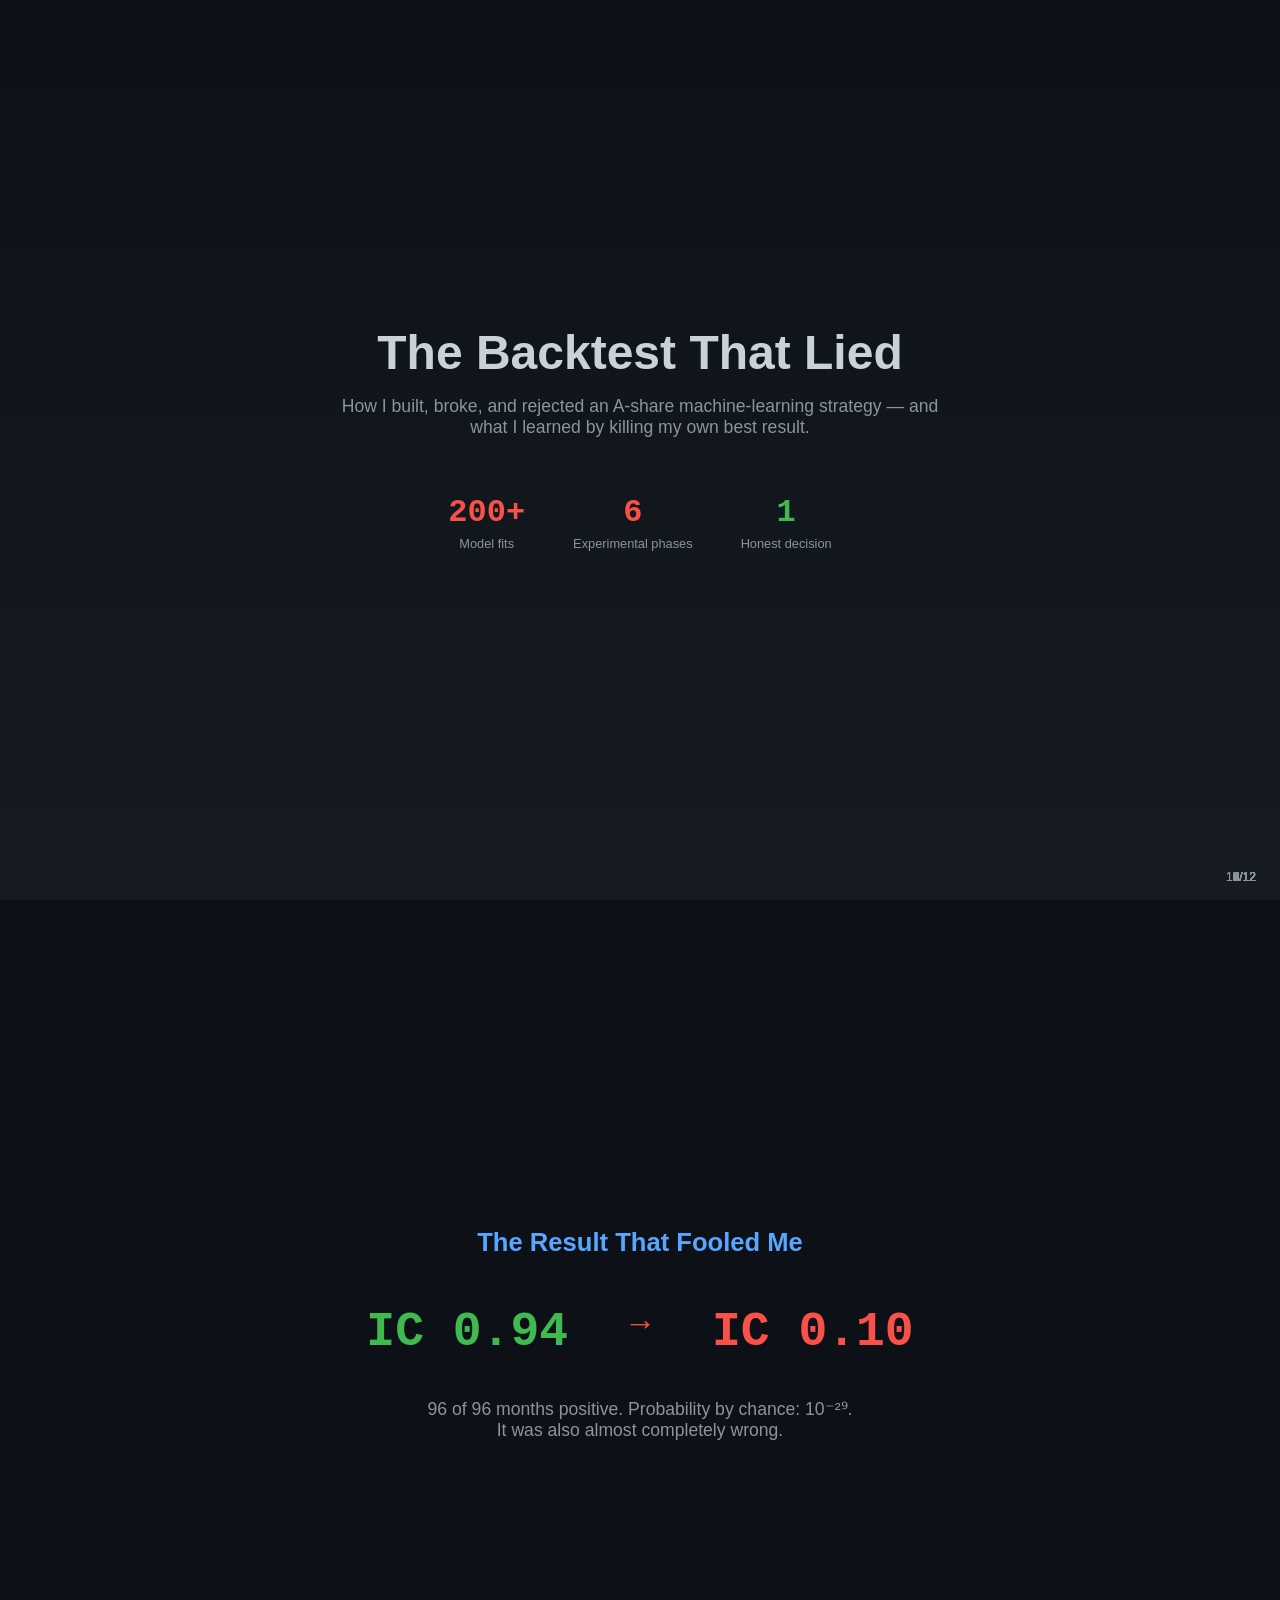
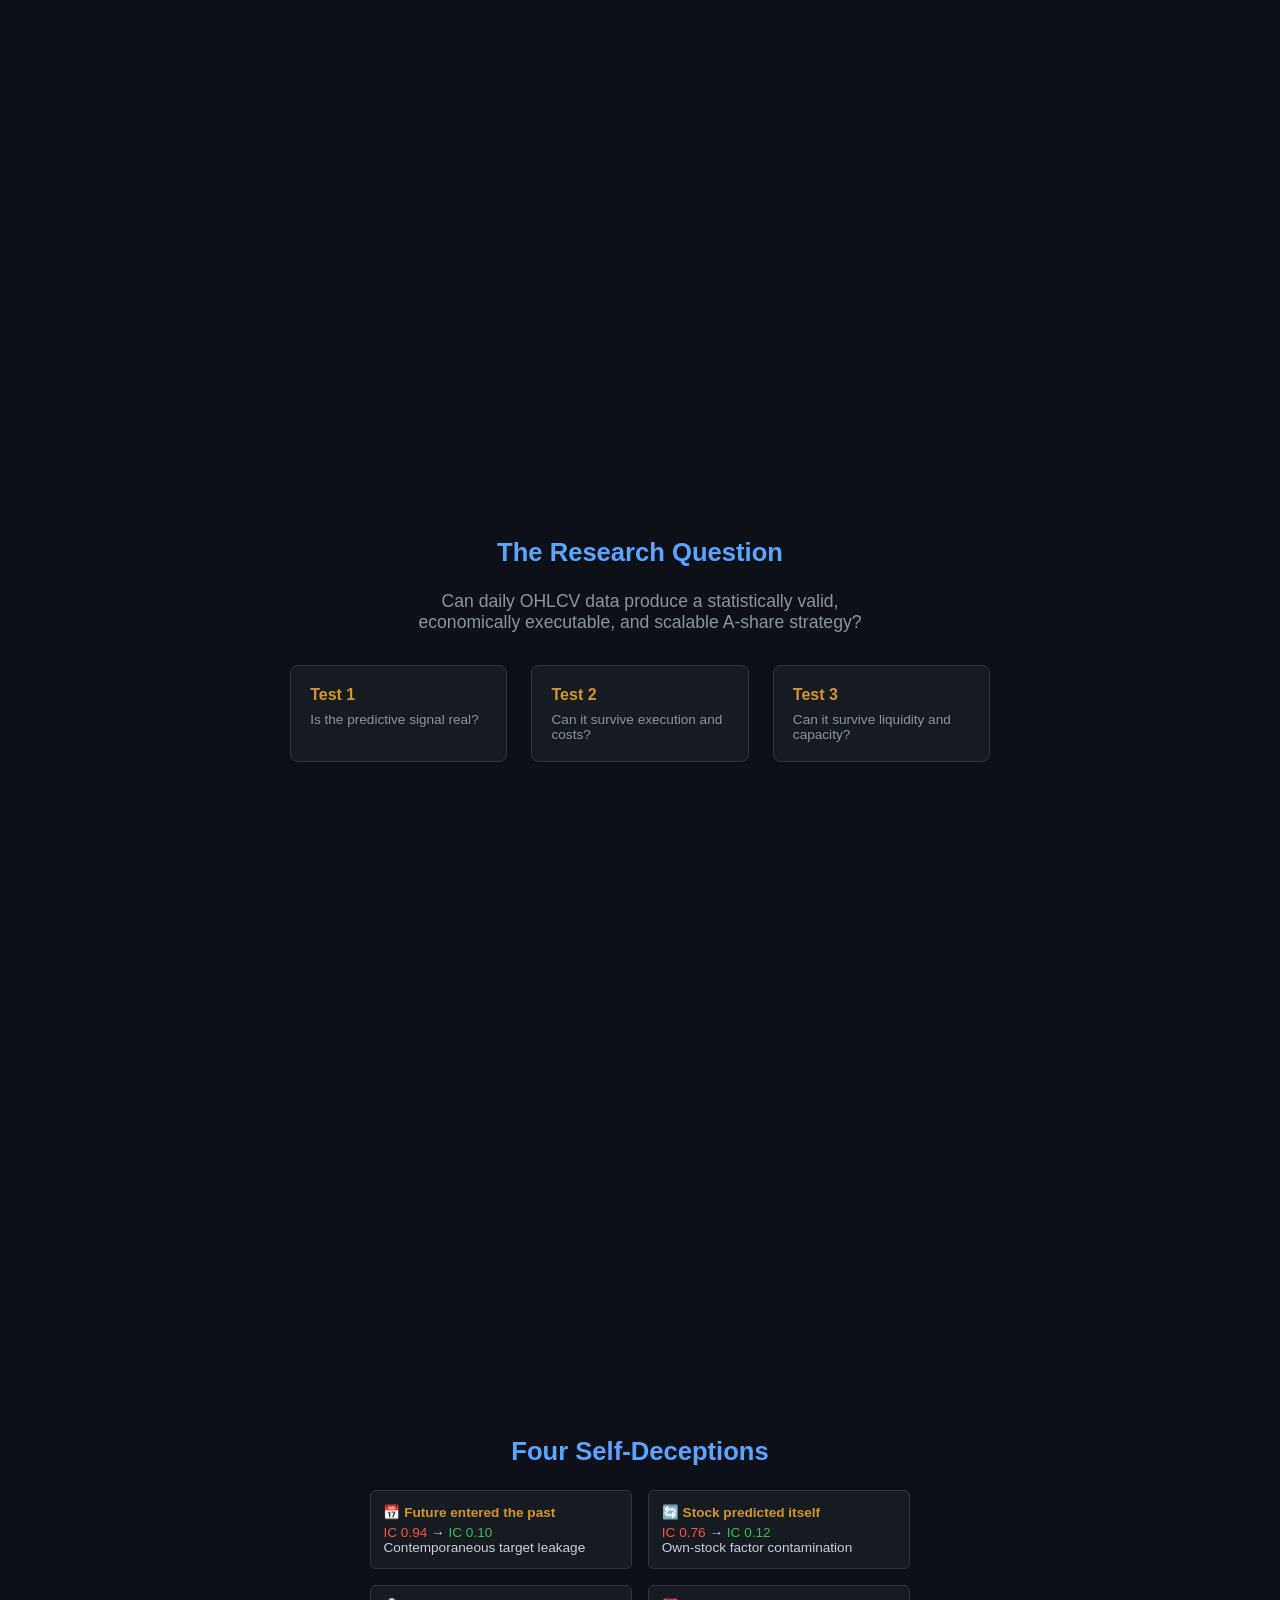
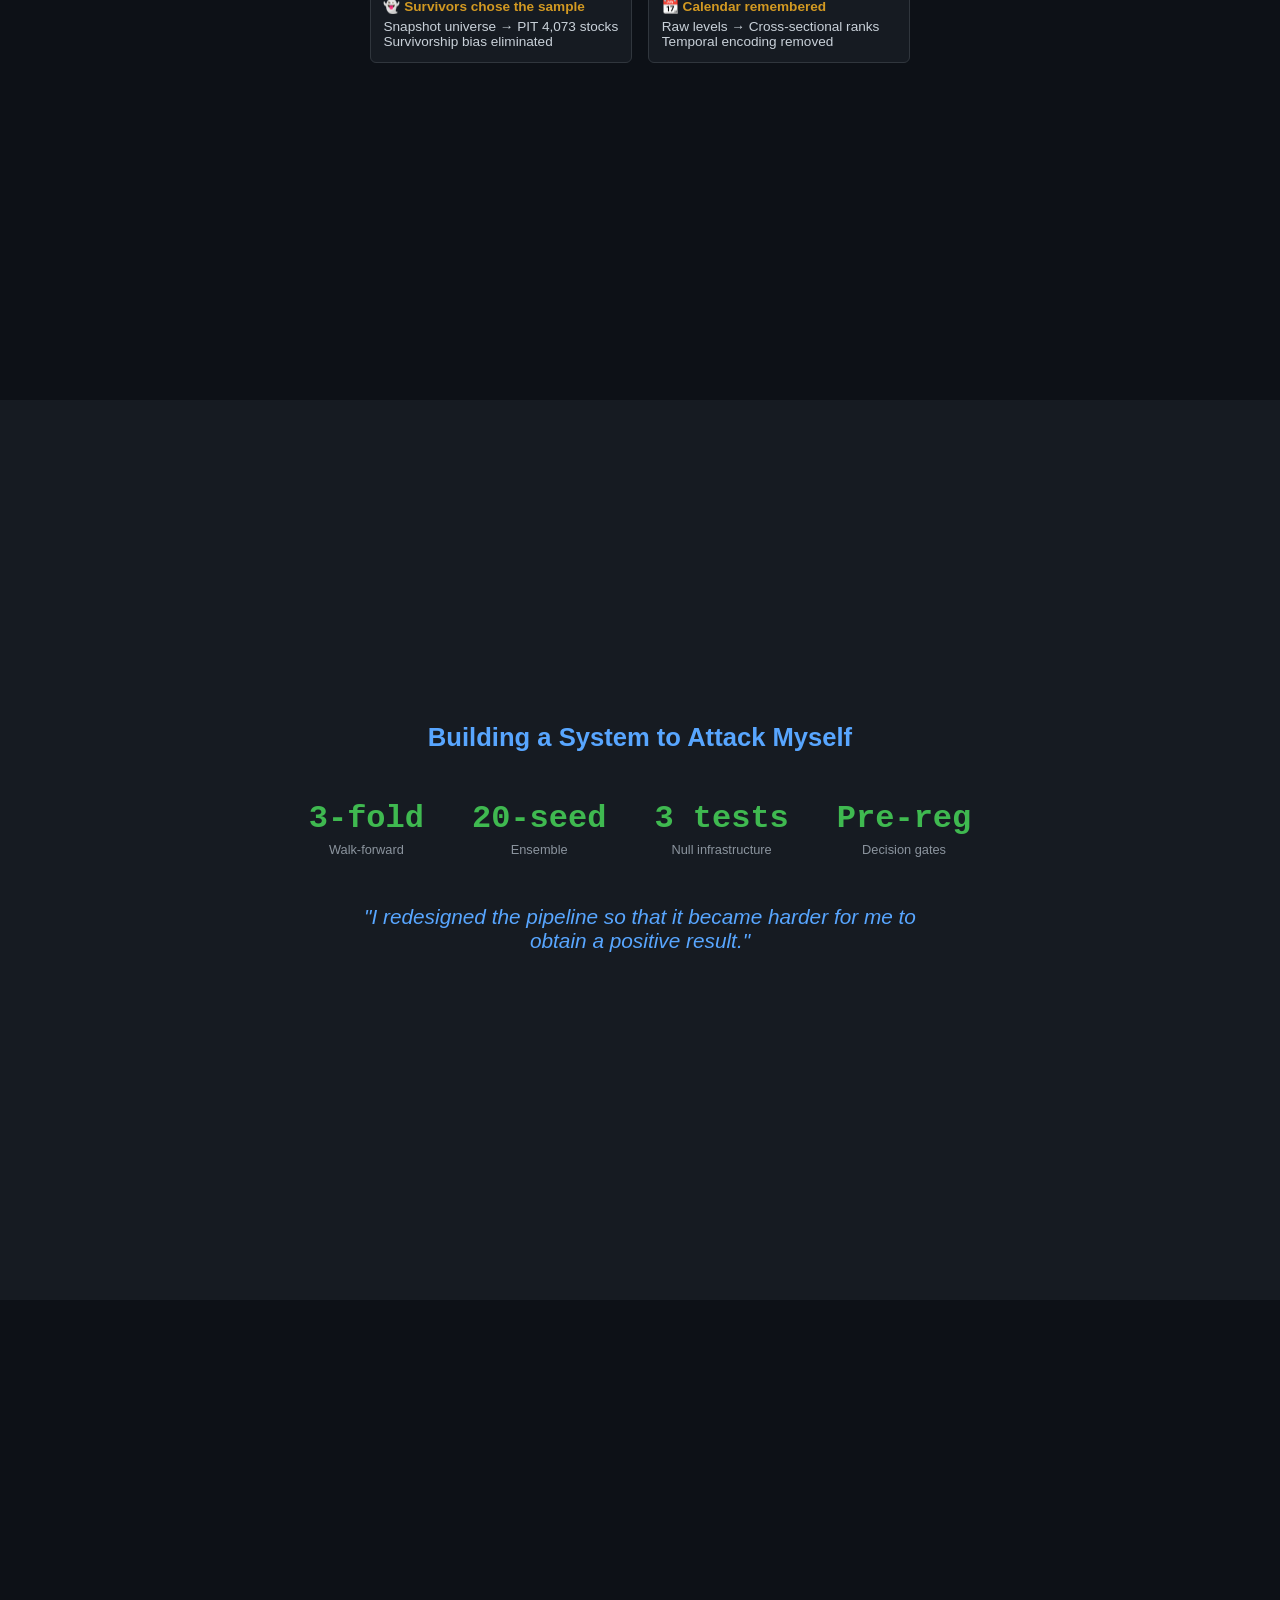
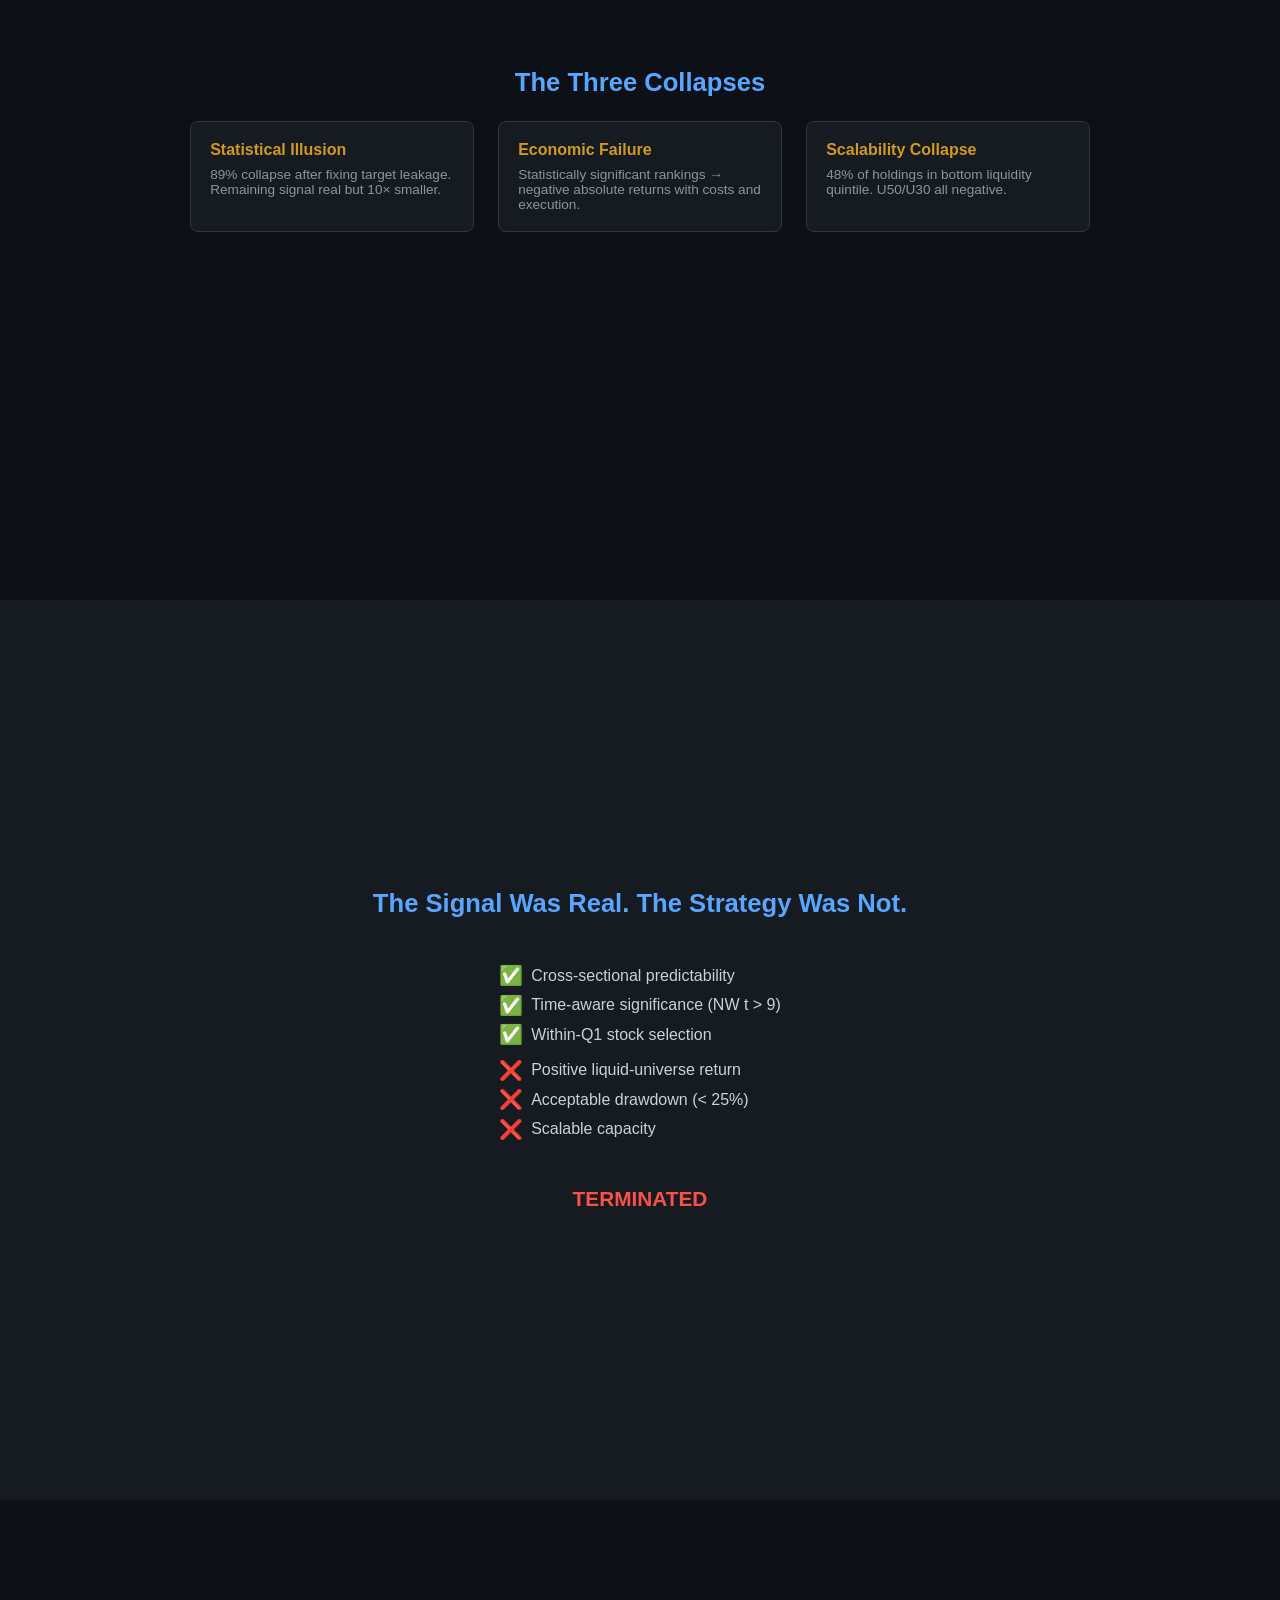
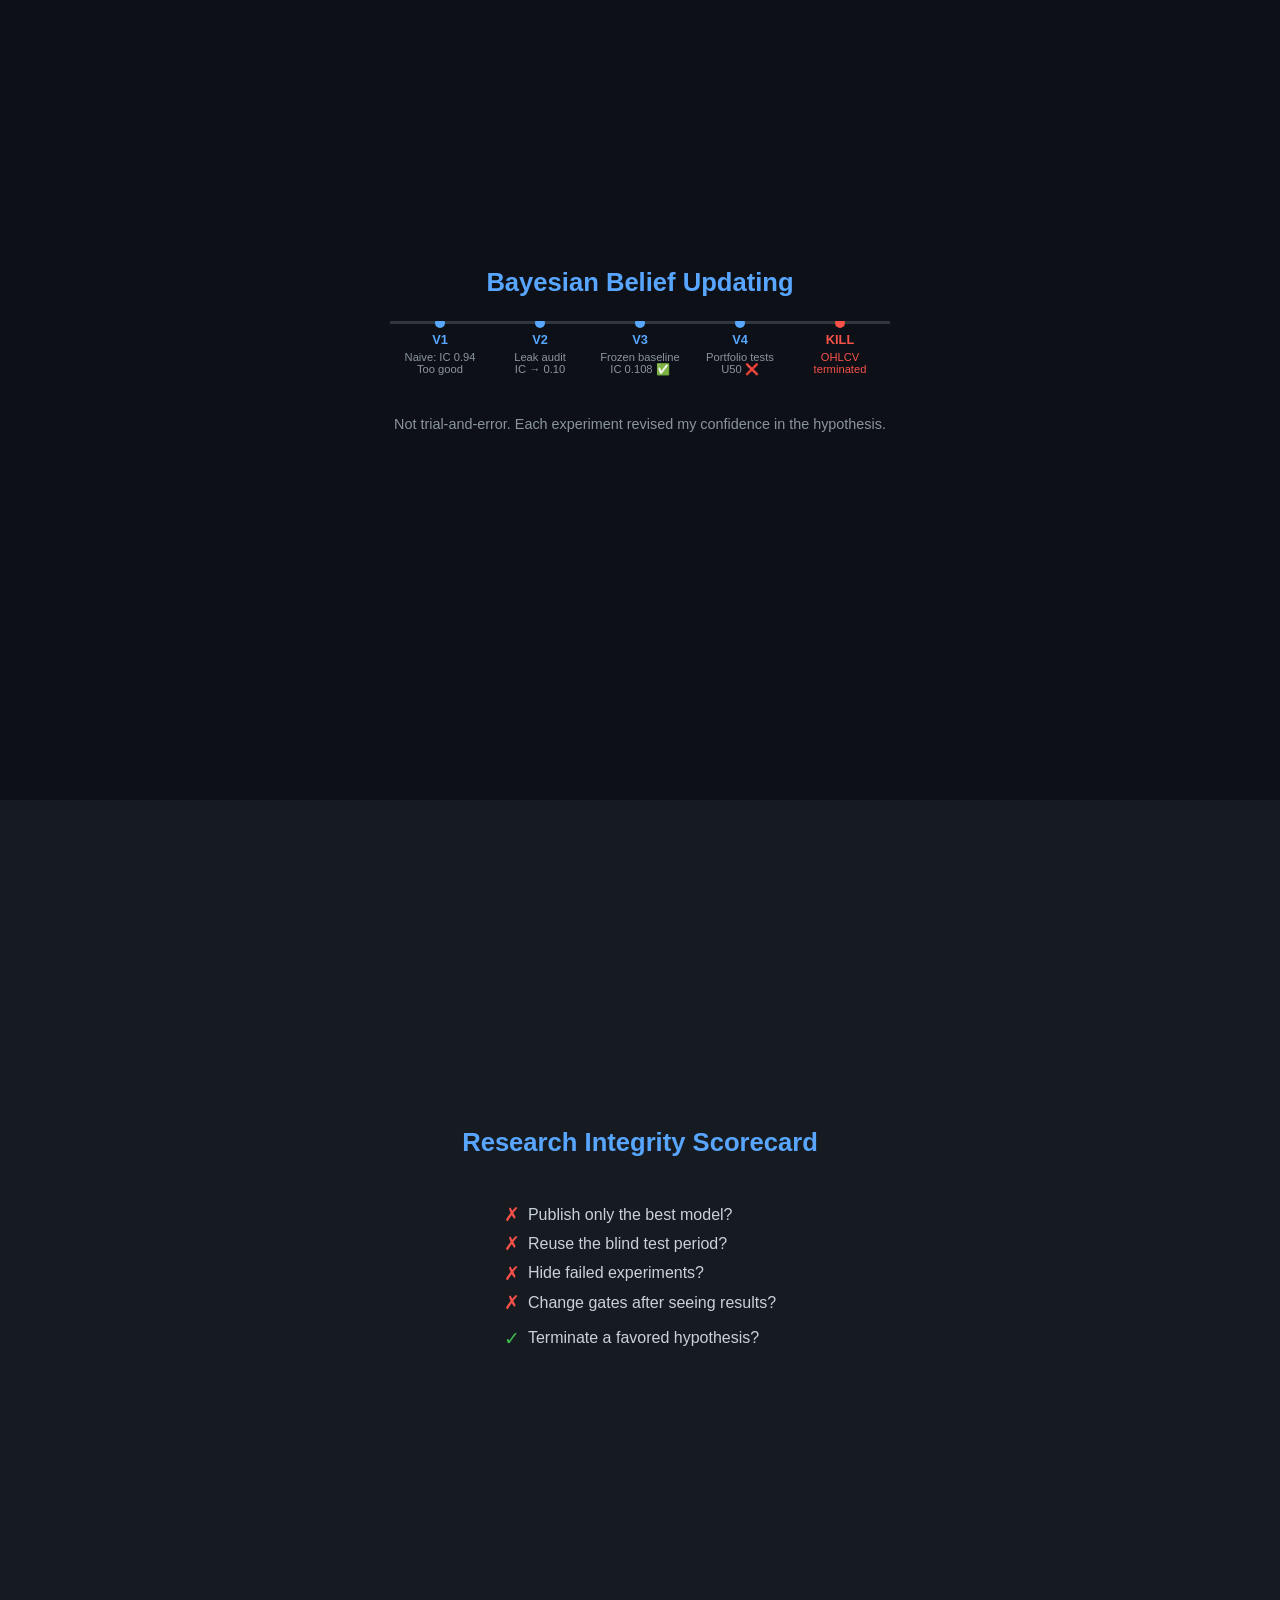
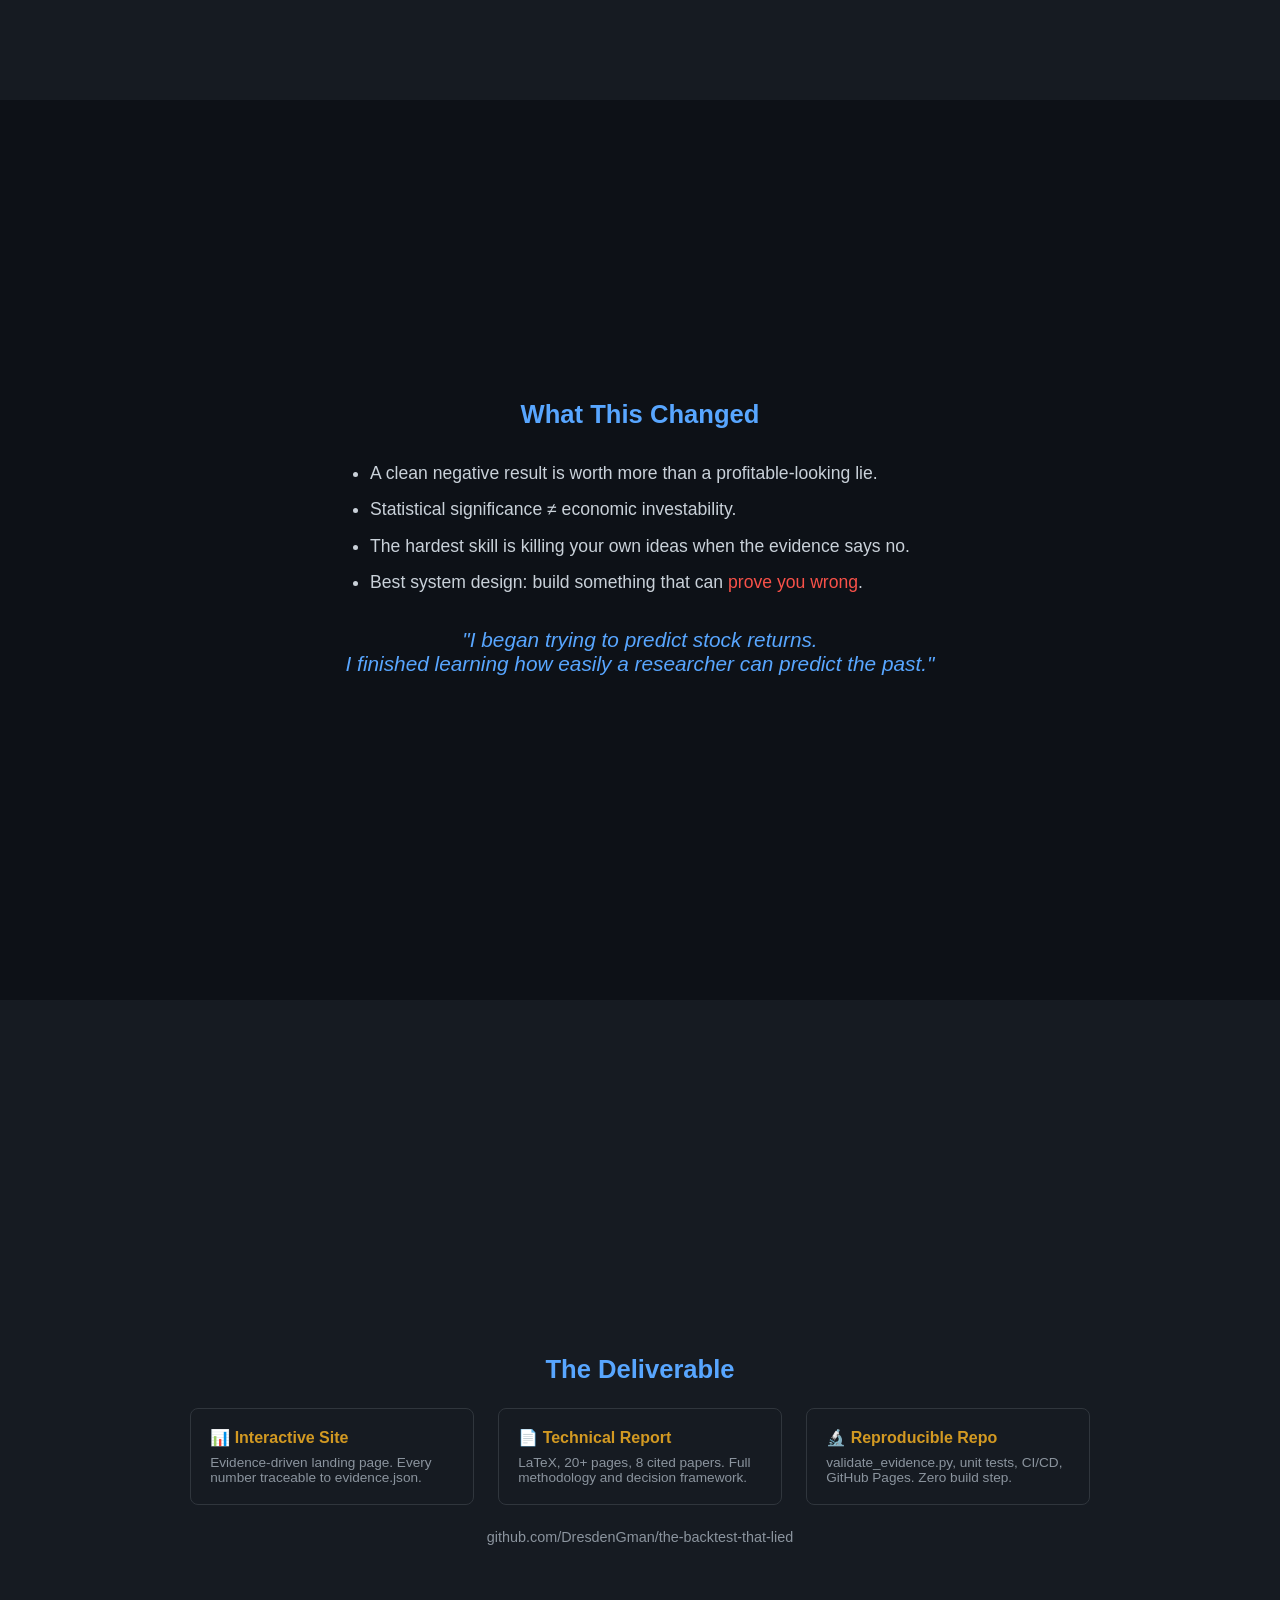
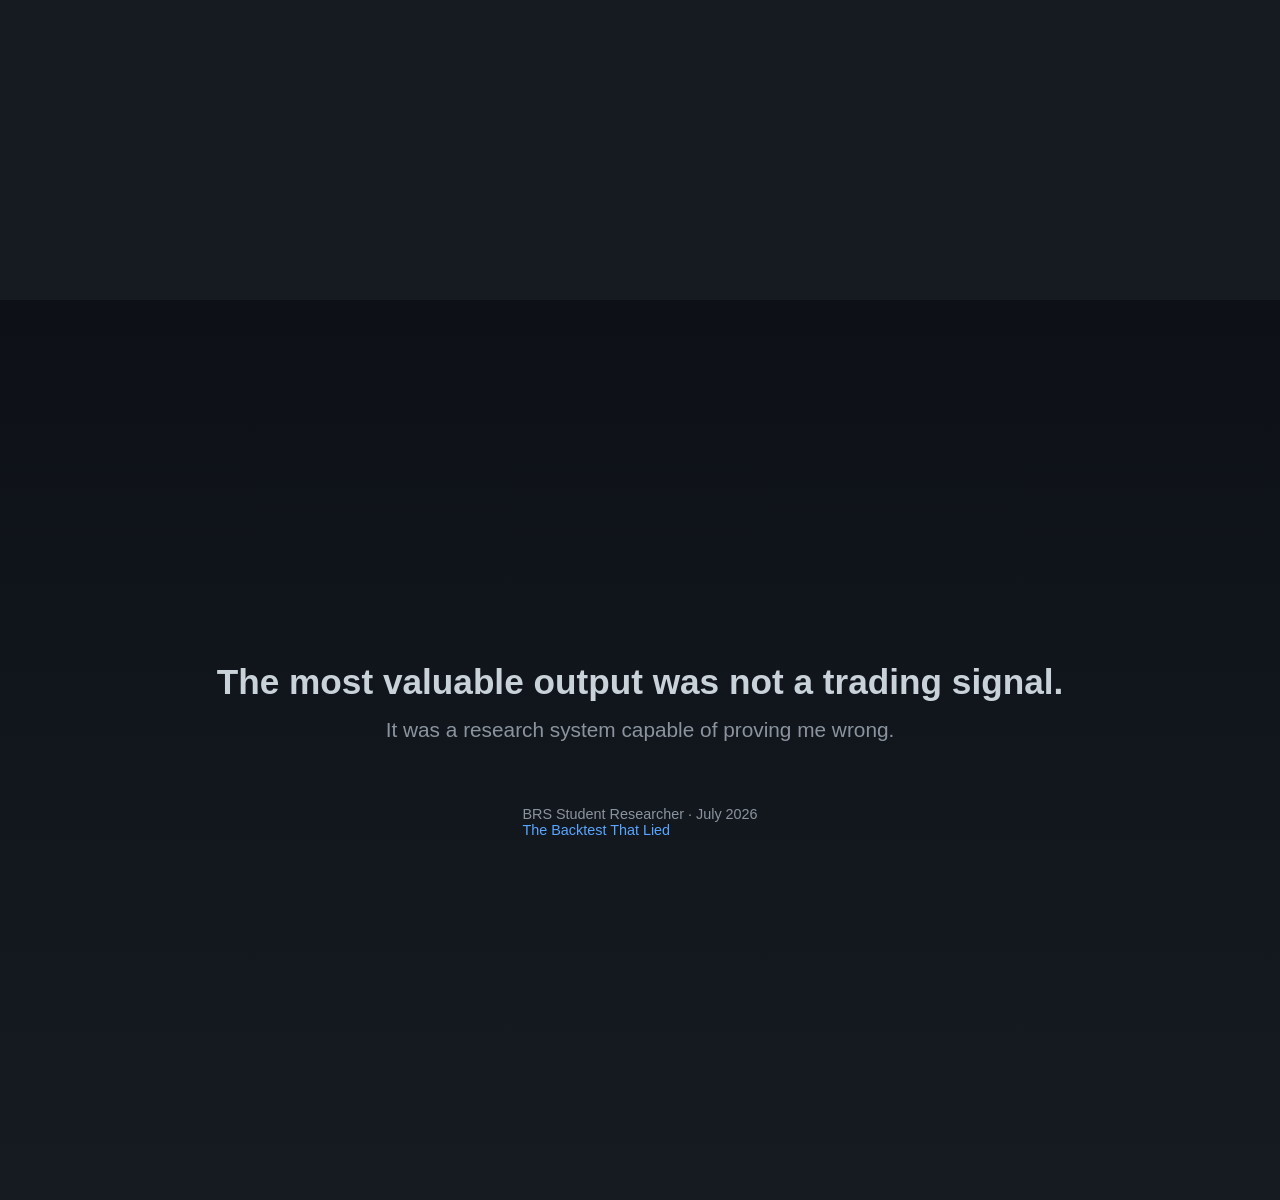
==== slides.html @ c7defadb "Add evidence-backed slide deck (SD-1)" ====
<!DOCTYPE html>
<html lang="en">
<head>
<meta charset="UTF-8">
<meta name="viewport" content="width=device-width, initial-scale=1.0">
<title>The Backtest That Lied — Admissions Portfolio Deck</title>
<style>
  :root { --bg:#0d1117; --card:#161b22; --border:#30363d; --text:#c9d1d9; --muted:#8b949e; --accent:#58a6ff; --green:#3fb950; --red:#f85149; --amber:#d29922; }
  * { margin:0; padding:0; box-sizing:border-box; }
  body { background:var(--bg); color:var(--text); font-family:-apple-system,BlinkMacSystemFont,'Segoe UI',sans-serif; }
  .slide { width:100vw; min-height:100vh; display:flex; flex-direction:column; justify-content:center; align-items:center; padding:3rem 2rem; page-break-after:always; }
  .slide.hero { background:linear-gradient(180deg, #0d1117 0%, #161b22 100%); }
  .slide.dark-accent { background:var(--card); }
  h1 { font-size:3rem; font-weight:800; text-align:center; margin-bottom:1rem; }
  h1.small { font-size:2.2rem; }
  h2 { font-size:1.6rem; color:var(--accent); margin-bottom:1.5rem; text-align:center; }
  h3 { font-size:1.2rem; color:var(--muted); margin:1rem 0 0.5rem; }
  .subtitle { font-size:1.1rem; color:var(--muted); text-align:center; margin-bottom:2rem; max-width:600px; }
  .big-num { font-family:'SF Mono',monospace; font-size:3rem; font-weight:900; }
  .big-num.green { color:var(--green); }
  .big-num.red { color:var(--red); }
  .arrow { font-size:2rem; color:var(--red); margin:0 0.5rem; }
  .stats { display:flex; gap:3rem; margin:1.5rem 0; flex-wrap:wrap; justify-content:center; }
  .stat { text-align:center; }
  .stat .val { font-family:'SF Mono',monospace; font-size:2rem; font-weight:700; }
  .stat .label { font-size:0.8rem; color:var(--muted); margin-top:0.3rem; }
  .stat .val.pass { color:var(--green); }
  .stat .val.fail { color:var(--red); }
  .grid-3 { display:grid; grid-template-columns:repeat(3,1fr); gap:1.5rem; max-width:900px; width:100%; }
  .card { background:var(--card); border:1px solid var(--border); border-radius:8px; padding:1.2rem; }
  .card h3 { font-size:1rem; color:var(--amber); margin-top:0; }
  .card p { font-size:0.85rem; color:var(--muted); }
  .verdict-row { display:flex; align-items:center; gap:0.5rem; margin:0.4rem 0; font-size:1rem; }
  .verdict-row .icon { font-size:1.2rem; }
  .verdict-row .icon.pass { color:var(--green); }
  .verdict-row .icon.fail { color:var(--red); }
  .leak-grid { display:grid; grid-template-columns:1fr 1fr; gap:1rem; max-width:800px; }
  .leak-item { background:var(--card); border:1px solid var(--border); border-radius:6px; padding:0.8rem; font-size:0.85rem; }
  .leak-item .leak-title { color:var(--amber); font-weight:600; margin-bottom:0.3rem; }
  .leak-item .leak-before { color:var(--red); }
  .leak-item .leak-after { color:var(--green); }
  .timeline-h { display:flex; gap:0; max-width:850px; overflow-x:auto; }
  .tl-node { flex:1; min-width:100px; text-align:center; padding:0.5rem; border-top:3px solid var(--border); position:relative; }
  .tl-node::before { content:''; width:10px; height:10px; background:var(--accent); border-radius:50%; position:absolute; top:-6px; left:50%; transform:translateX(-50%); }
  .tl-node.kill::before { background:var(--red); }
  .tl-node .tl-stage { font-size:0.8rem; color:var(--accent); font-weight:600; }
  .tl-node .tl-desc { font-size:0.7rem; color:var(--muted); margin-top:0.3rem; }
  .quote { font-size:1.3rem; font-style:italic; text-align:center; max-width:600px; color:var(--accent); margin:1.5rem 0; }
  .quote .attrib { font-size:0.9rem; color:var(--muted); font-style:normal; margin-top:1rem; }
  ul { text-align:left; max-width:600px; margin:0 auto; line-height:1.8; font-size:1rem; }
  ul li { margin:0.3rem 0; }
  .slide-num { position:absolute; bottom:1rem; right:1.5rem; font-size:0.75rem; color:var(--muted); }
  @media print { .slide { min-height:100vh; page-break-after:always; padding:2rem; } }
  @media(max-width:600px) {
    h1 { font-size:1.8rem; } .big-num { font-size:2rem; } .grid-3 { grid-template-columns:1fr; }
    .stats { gap:1rem; } .leak-grid { grid-template-columns:1fr; }
  }
</style>
</head>
<body>

<!-- Slide 1: Title -->
<div class="slide hero">
  <h1>The Backtest That Lied</h1>
  <p class="subtitle">How I built, broke, and rejected an A-share machine-learning strategy — and what I learned by killing my own best result.</p>
  <div class="stats">
    <div class="stat"><div class="val fail">200+</div><div class="label">Model fits</div></div>
    <div class="stat"><div class="val fail">6</div><div class="label">Experimental phases</div></div>
    <div class="stat"><div class="val pass">1</div><div class="label">Honest decision</div></div>
  </div>
  <div class="slide-num">1/12</div>
</div>

<!-- Slide 2: The hook -->
<div class="slide">
  <h2>The Result That Fooled Me</h2>
  <div class="stats">
    <span class="big-num green">IC 0.94</span>
    <span class="arrow">→</span>
    <span class="big-num red">IC 0.10</span>
  </div>
  <p class="subtitle" style="margin-top:1rem;">96 of 96 months positive. Probability by chance: 10⁻²⁹.<br>It was also almost completely wrong.</p>
  <div class="slide-num">2/12</div>
</div>

<!-- Slide 3: Research question -->
<div class="slide">
  <h2>The Research Question</h2>
  <p class="subtitle">Can daily OHLCV data produce a statistically valid,<br>economically executable, and scalable A-share strategy?</p>
  <div style="display:flex;gap:1.5rem;max-width:700px;flex-wrap:wrap;justify-content:center;">
    <div class="card" style="flex:1;min-width:180px;"><h3>Test 1</h3><p>Is the predictive signal real?</p></div>
    <div class="card" style="flex:1;min-width:180px;"><h3>Test 2</h3><p>Can it survive execution and costs?</p></div>
    <div class="card" style="flex:1;min-width:180px;"><h3>Test 3</h3><p>Can it survive liquidity and capacity?</p></div>
  </div>
  <div class="slide-num">3/12</div>
</div>

<!-- Slide 4: How I fooled myself -->
<div class="slide">
  <h2>Four Self-Deceptions</h2>
  <div class="leak-grid">
    <div class="leak-item"><div class="leak-title">📅 Future entered the past</div><span class="leak-before">IC 0.94</span> → <span class="leak-after">IC 0.10</span><br>Contemporaneous target leakage</div>
    <div class="leak-item"><div class="leak-title">🔄 Stock predicted itself</div><span class="leak-before">IC 0.76</span> → <span class="leak-after">IC 0.12</span><br>Own-stock factor contamination</div>
    <div class="leak-item"><div class="leak-title">👻 Survivors chose the sample</div>Snapshot universe → PIT 4,073 stocks<br>Survivorship bias eliminated</div>
    <div class="leak-item"><div class="leak-title">📆 Calendar remembered</div>Raw levels → Cross-sectional ranks<br>Temporal encoding removed</div>
  </div>
  <div class="slide-num">4/12</div>
</div>

<!-- Slide 5: Adversarial pipeline -->
<div class="slide dark-accent">
  <h2>Building a System to Attack Myself</h2>
  <div class="stats">
    <div class="stat"><div class="val pass">3-fold</div><div class="label">Walk-forward</div></div>
    <div class="stat"><div class="val pass">20-seed</div><div class="label">Ensemble</div></div>
    <div class="stat"><div class="val pass">3 tests</div><div class="label">Null infrastructure</div></div>
    <div class="stat"><div class="val pass">Pre-reg</div><div class="label">Decision gates</div></div>
  </div>
  <p class="quote">"I redesigned the pipeline so that it became harder for me to obtain a positive result."</p>
  <div class="slide-num">5/12</div>
</div>

<!-- Slide 6: Three Collapses -->
<div class="slide">
  <h2>The Three Collapses</h2>
  <div class="grid-3">
    <div class="card"><h3>Statistical Illusion</h3><p>89% collapse after fixing target leakage. Remaining signal real but 10× smaller.</p></div>
    <div class="card"><h3>Economic Failure</h3><p>Statistically significant rankings → negative absolute returns with costs and execution.</p></div>
    <div class="card"><h3>Scalability Collapse</h3><p>48% of holdings in bottom liquidity quintile. U50/U30 all negative.</p></div>
  </div>
  <div class="slide-num">6/12</div>
</div>

<!-- Slide 7: The Verdict -->
<div class="slide dark-accent">
  <h2>The Signal Was Real. The Strategy Was Not.</h2>
  <div style="max-width:450px;margin:1rem auto;">
    <div class="verdict-row"><span class="icon pass">✅</span> Cross-sectional predictability</div>
    <div class="verdict-row"><span class="icon pass">✅</span> Time-aware significance (NW t > 9)</div>
    <div class="verdict-row"><span class="icon pass">✅</span> Within-Q1 stock selection</div>
    <div class="verdict-row" style="margin-top:0.8rem;"><span class="icon fail">❌</span> Positive liquid-universe return</div>
    <div class="verdict-row"><span class="icon fail">❌</span> Acceptable drawdown (< 25%)</div>
    <div class="verdict-row"><span class="icon fail">❌</span> Scalable capacity</div>
  </div>
  <p style="text-align:center;color:var(--red);font-weight:700;font-size:1.3rem;margin-top:1.5rem;">TERMINATED</p>
  <div class="slide-num">7/12</div>
</div>

<!-- Slide 8: Belief update timeline -->
<div class="slide">
  <h2>Bayesian Belief Updating</h2>
  <div class="timeline-h">
    <div class="tl-node"><div class="tl-stage">V1</div><div class="tl-desc">Naive: IC 0.94<br>Too good</div></div>
    <div class="tl-node"><div class="tl-stage">V2</div><div class="tl-desc">Leak audit<br>IC → 0.10</div></div>
    <div class="tl-node"><div class="tl-stage">V3</div><div class="tl-desc">Frozen baseline<br>IC 0.108 ✅</div></div>
    <div class="tl-node"><div class="tl-stage">V4</div><div class="tl-desc">Portfolio tests<br>U50 ❌</div></div>
    <div class="tl-node kill"><div class="tl-stage" style="color:var(--red);">KILL</div><div class="tl-desc" style="color:var(--red);">OHLCV<br>terminated</div></div>
  </div>
  <p style="text-align:center;color:var(--muted);margin-top:2rem;font-size:0.9rem;">Not trial-and-error. Each experiment revised my confidence in the hypothesis.</p>
  <div class="slide-num">8/12</div>
</div>

<!-- Slide 9: Research integrity -->
<div class="slide dark-accent">
  <h2>Research Integrity Scorecard</h2>
  <div style="max-width:500px;margin:1rem auto;font-size:1rem;">
    <div class="verdict-row"><span class="icon fail">✗</span> Publish only the best model?</div>
    <div class="verdict-row"><span class="icon fail">✗</span> Reuse the blind test period?</div>
    <div class="verdict-row"><span class="icon fail">✗</span> Hide failed experiments?</div>
    <div class="verdict-row"><span class="icon fail">✗</span> Change gates after seeing results?</div>
    <div class="verdict-row" style="margin-top:0.8rem;"><span class="icon pass">✓</span> Terminate a favored hypothesis?</div>
  </div>
  <div class="slide-num">9/12</div>
</div>

<!-- Slide 10: What I learned -->
<div class="slide">
  <h2>What This Changed</h2>
  <ul style="font-size:1.1rem;">
    <li>A clean negative result is worth more than a profitable-looking lie.</li>
    <li>Statistical significance ≠ economic investability.</li>
    <li>The hardest skill is killing your own ideas when the evidence says no.</li>
    <li>Best system design: build something that can <span style="color:var(--red);">prove you wrong</span>.</li>
  </ul>
  <p class="quote">"I began trying to predict stock returns.<br>I finished learning how easily a researcher can predict the past."</p>
  <div class="slide-num">10/12</div>
</div>

<!-- Slide 11: The artifact -->
<div class="slide dark-accent">
  <h2>The Deliverable</h2>
  <div class="grid-3">
    <div class="card"><h3>📊 Interactive Site</h3><p>Evidence-driven landing page. Every number traceable to evidence.json.</p></div>
    <div class="card"><h3>📄 Technical Report</h3><p>LaTeX, 20+ pages, 8 cited papers. Full methodology and decision framework.</p></div>
    <div class="card"><h3>🔬 Reproducible Repo</h3><p>validate_evidence.py, unit tests, CI/CD, GitHub Pages. Zero build step.</p></div>
  </div>
  <p style="text-align:center;color:var(--muted);margin-top:1.5rem;font-size:0.9rem;">github.com/DresdenGman/the-backtest-that-lied</p>
  <div class="slide-num">11/12</div>
</div>

<!-- Slide 12: Closing -->
<div class="slide hero">
  <h1 class="small">The most valuable output was not a trading signal.</h1>
  <p class="subtitle" style="font-size:1.3rem;">It was a research system capable of proving me wrong.</p>
  <div style="margin-top:2rem;color:var(--muted);font-size:0.9rem;">
    BRS Student Researcher · July 2026<br>
    <span style="color:var(--accent);">The Backtest That Lied</span>
  </div>
  <div class="slide-num">12/12</div>
</div>

</body>
</html>
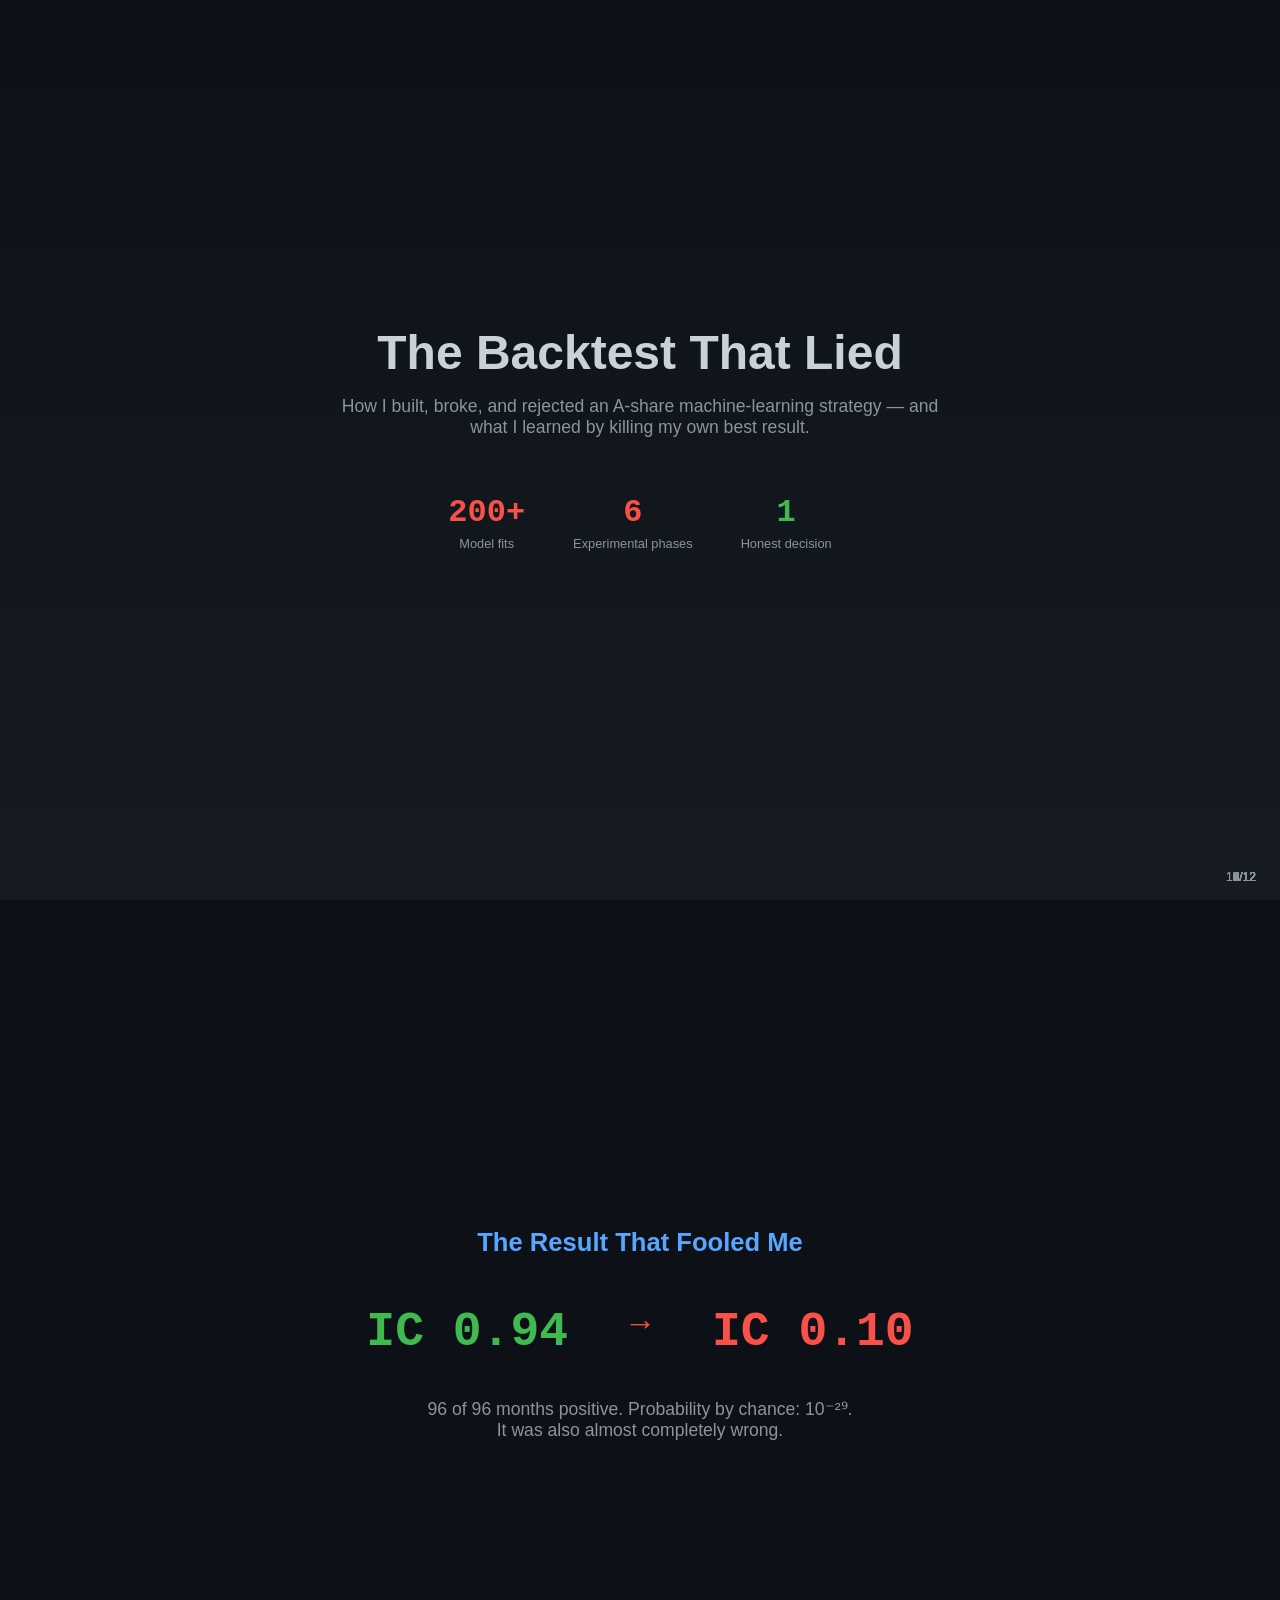
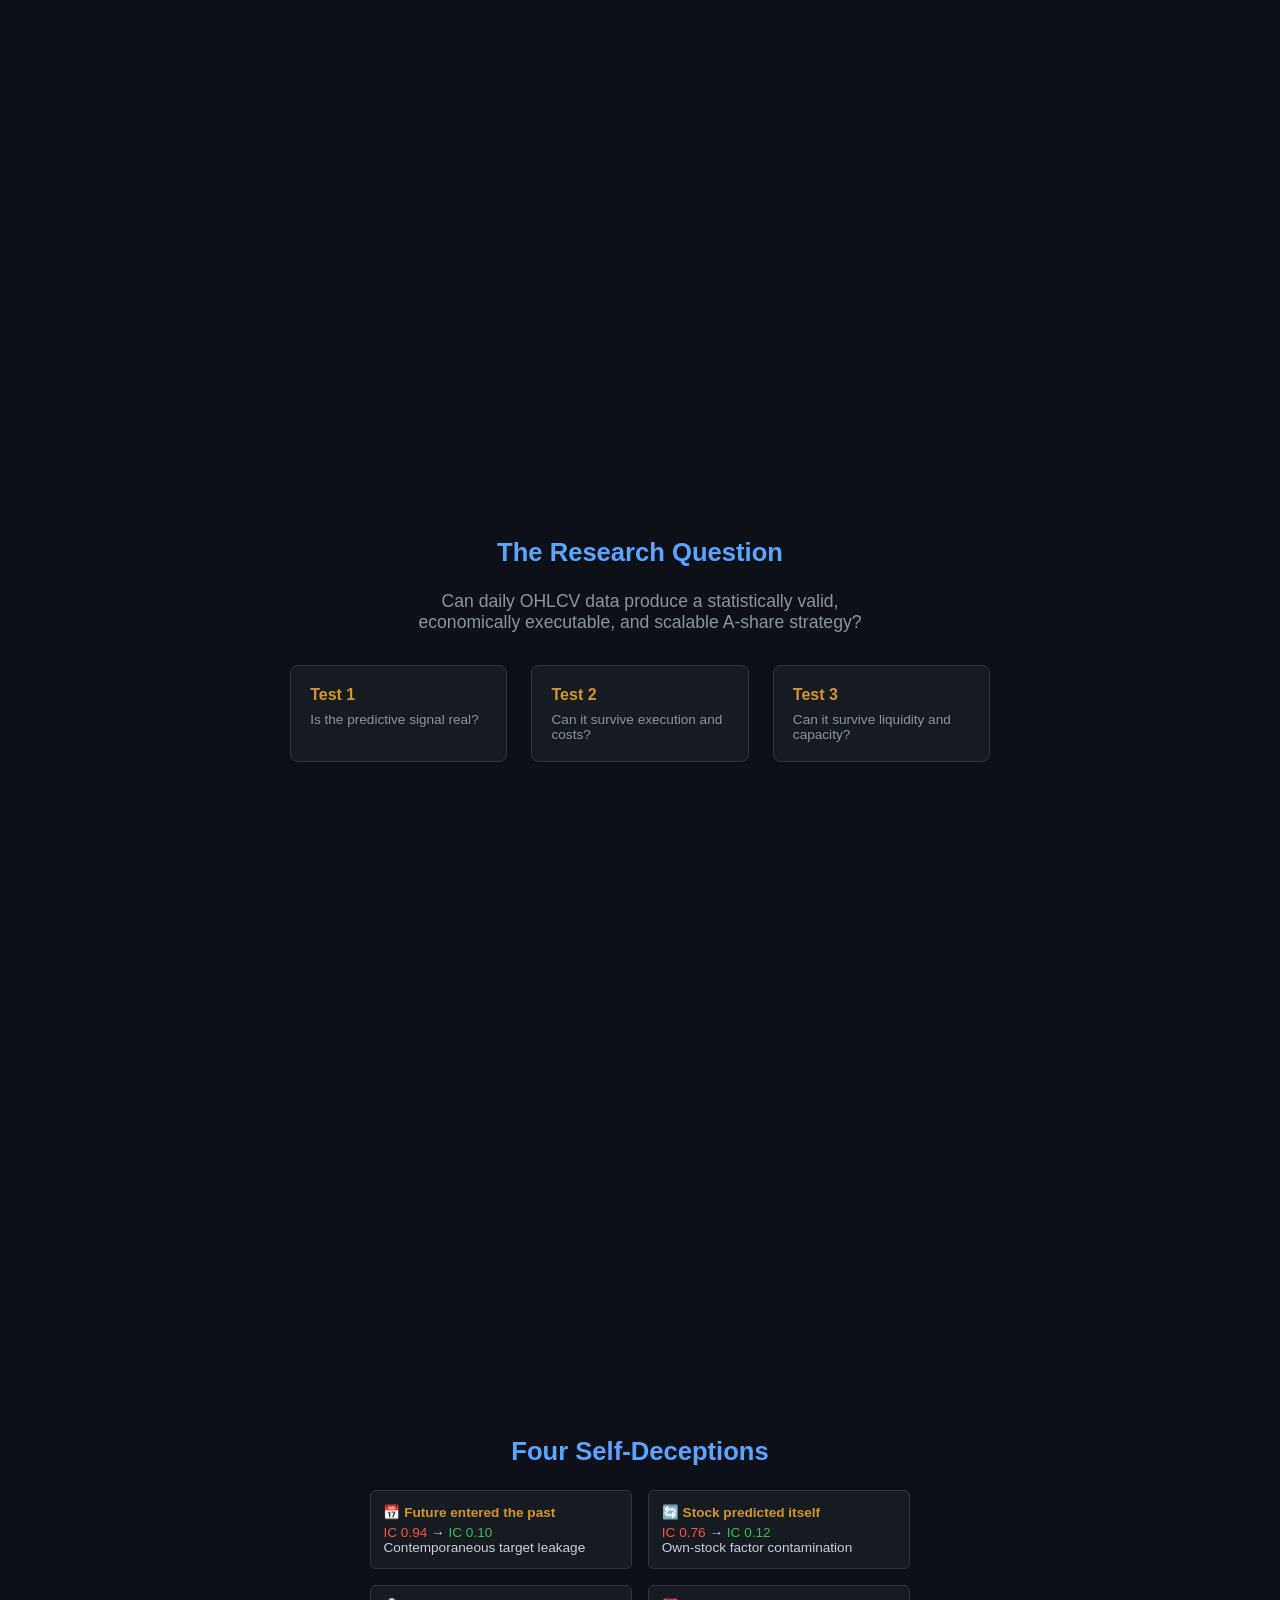
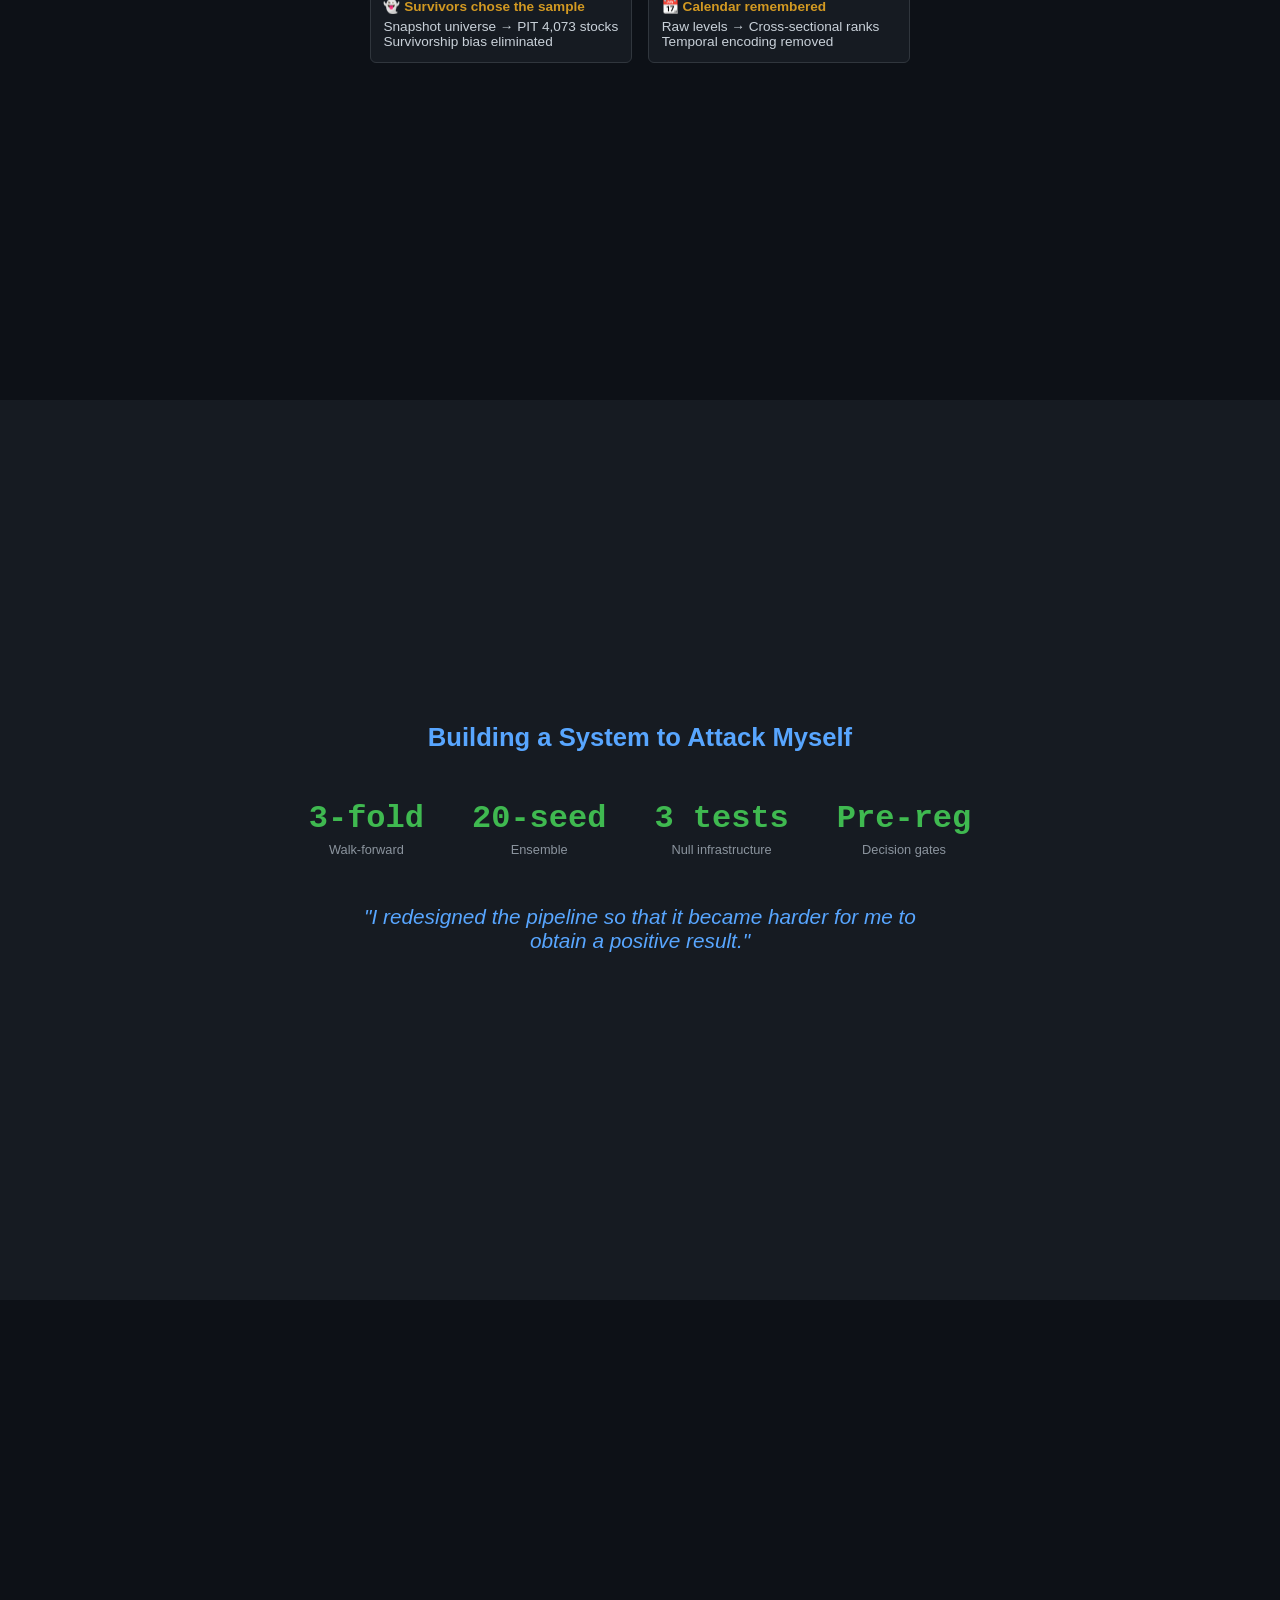
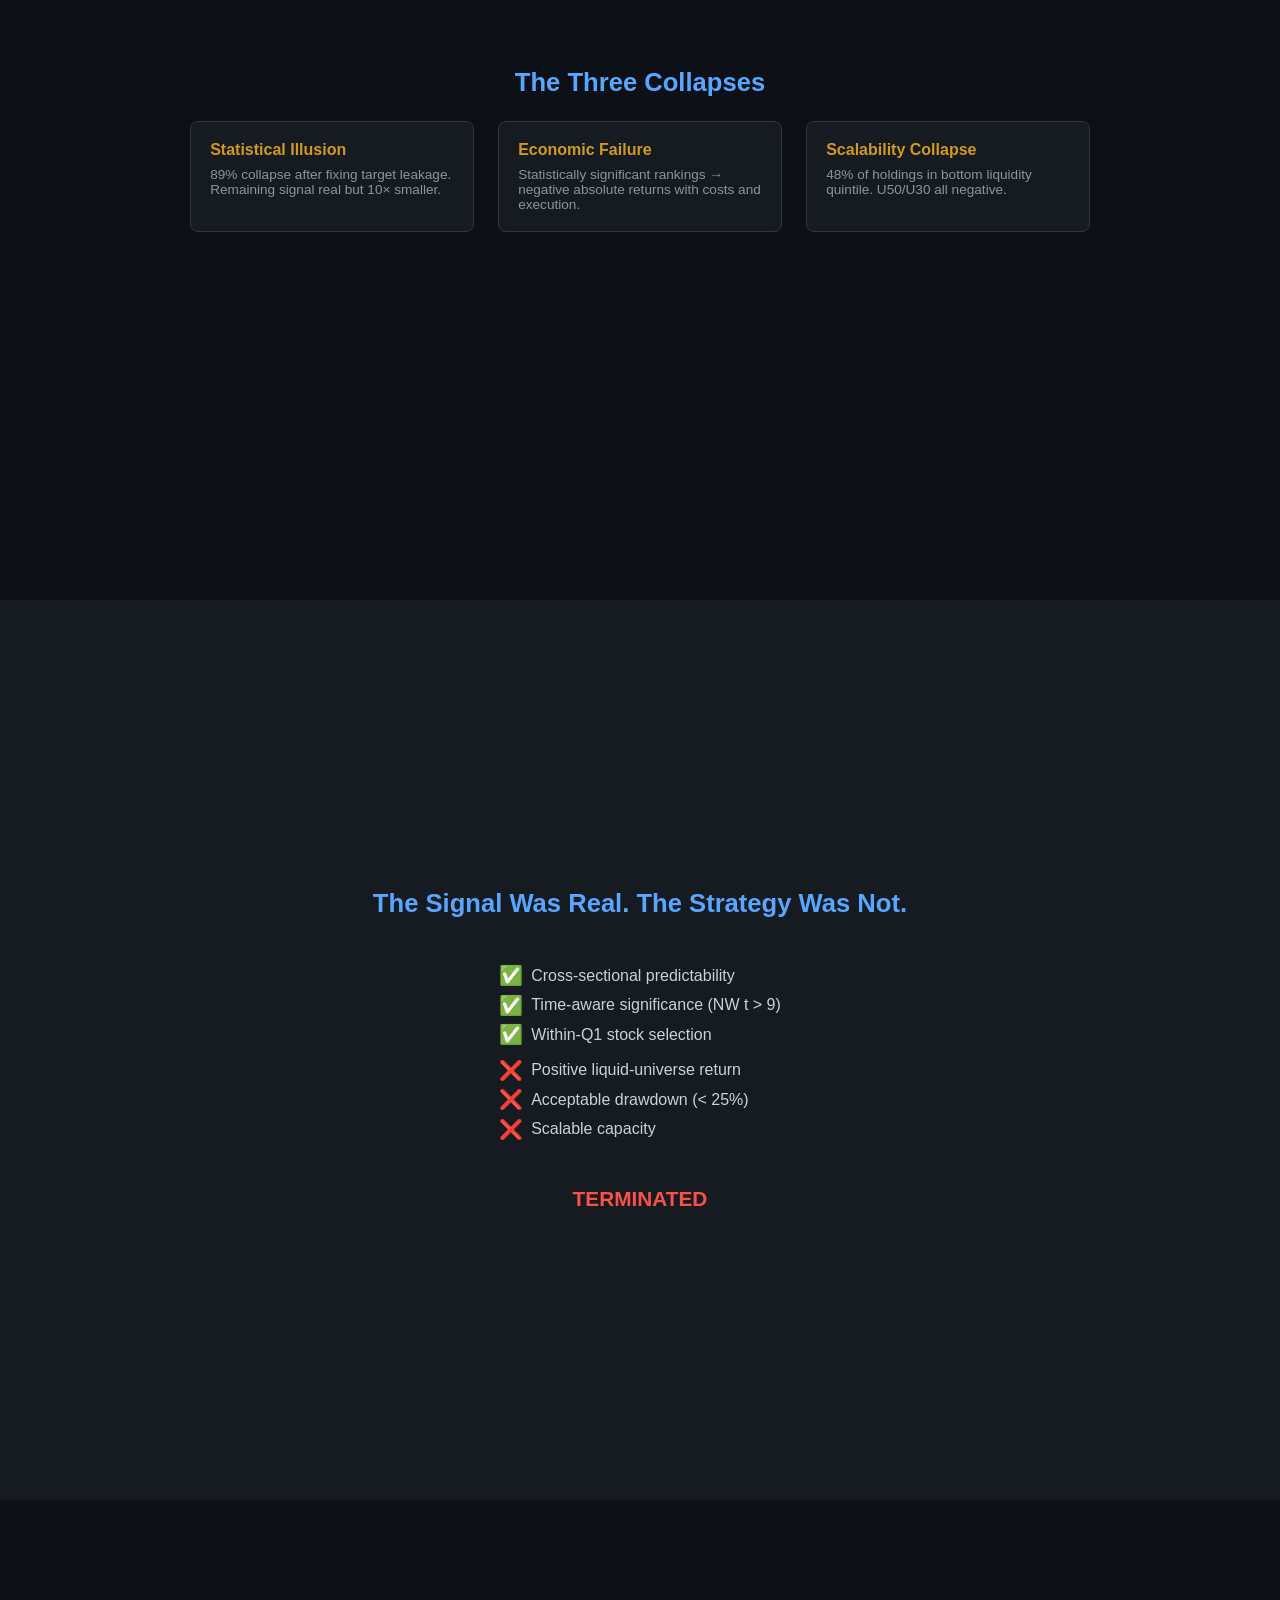
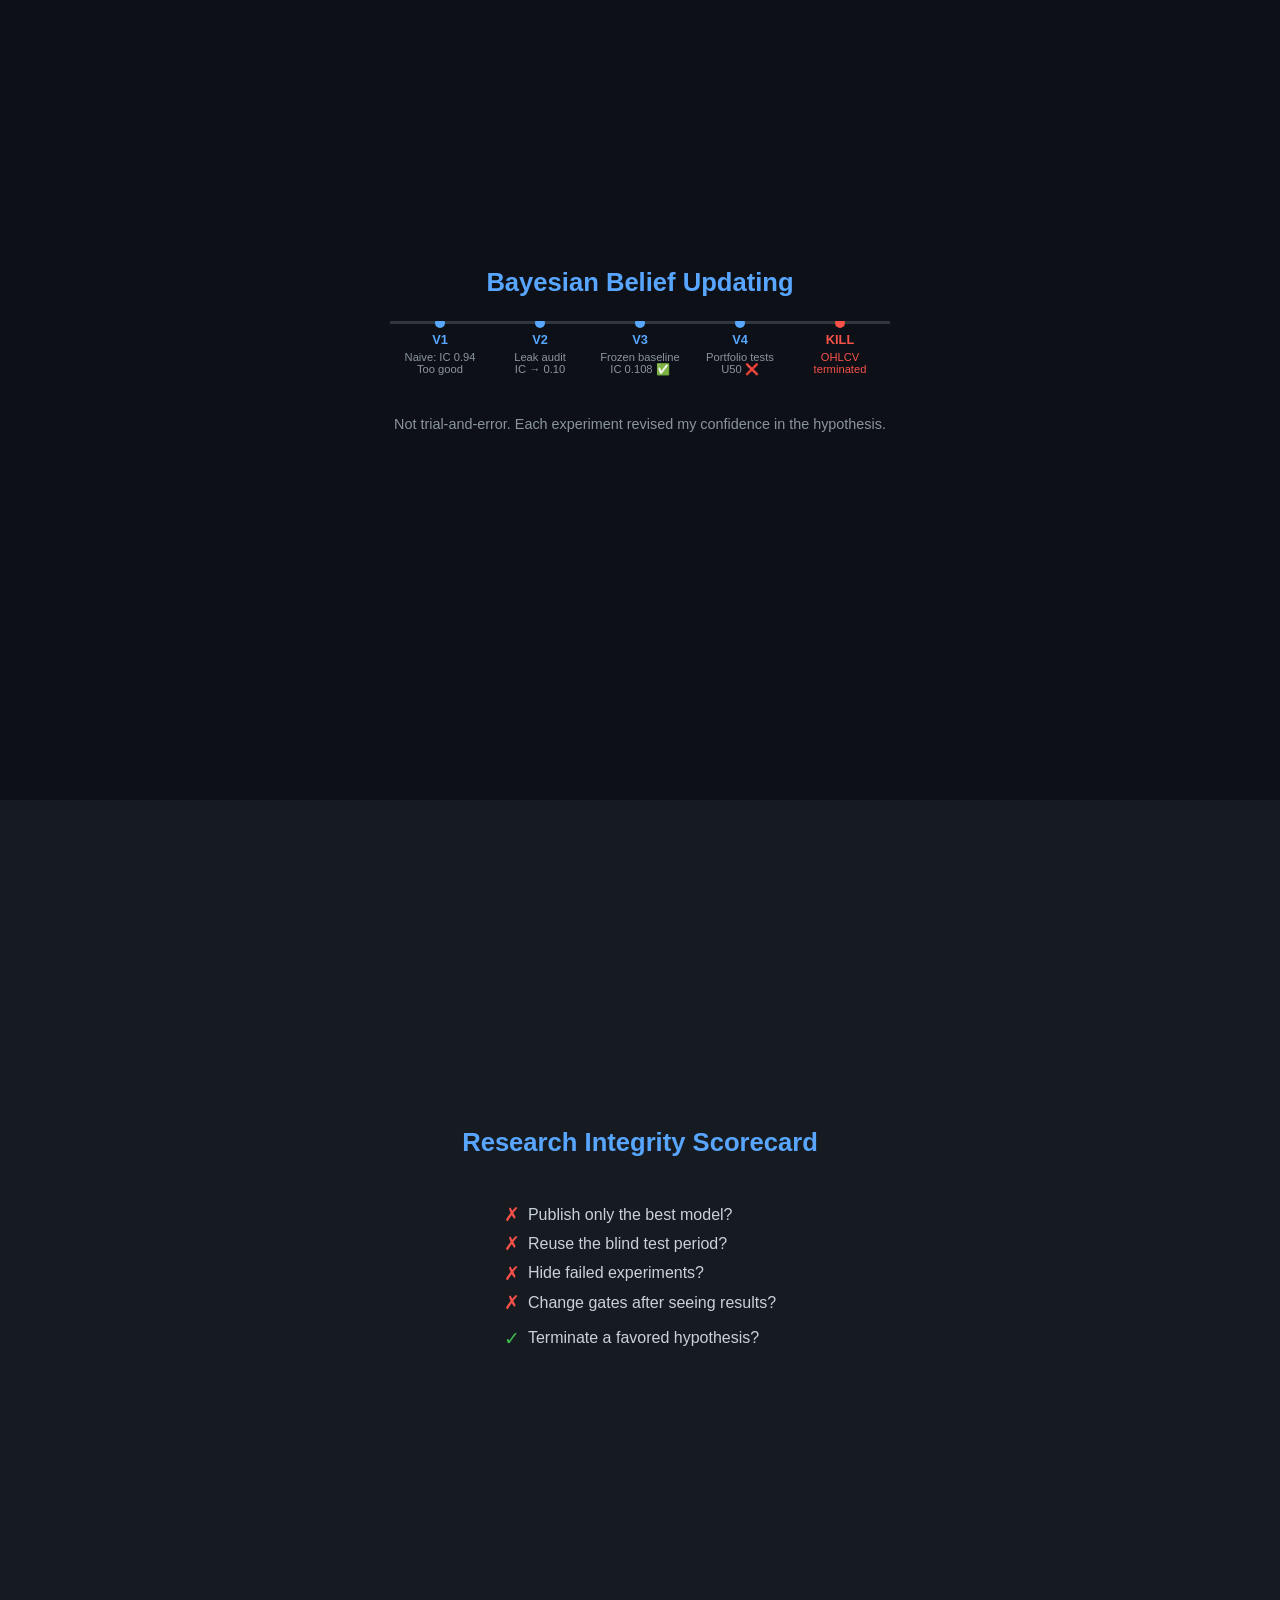
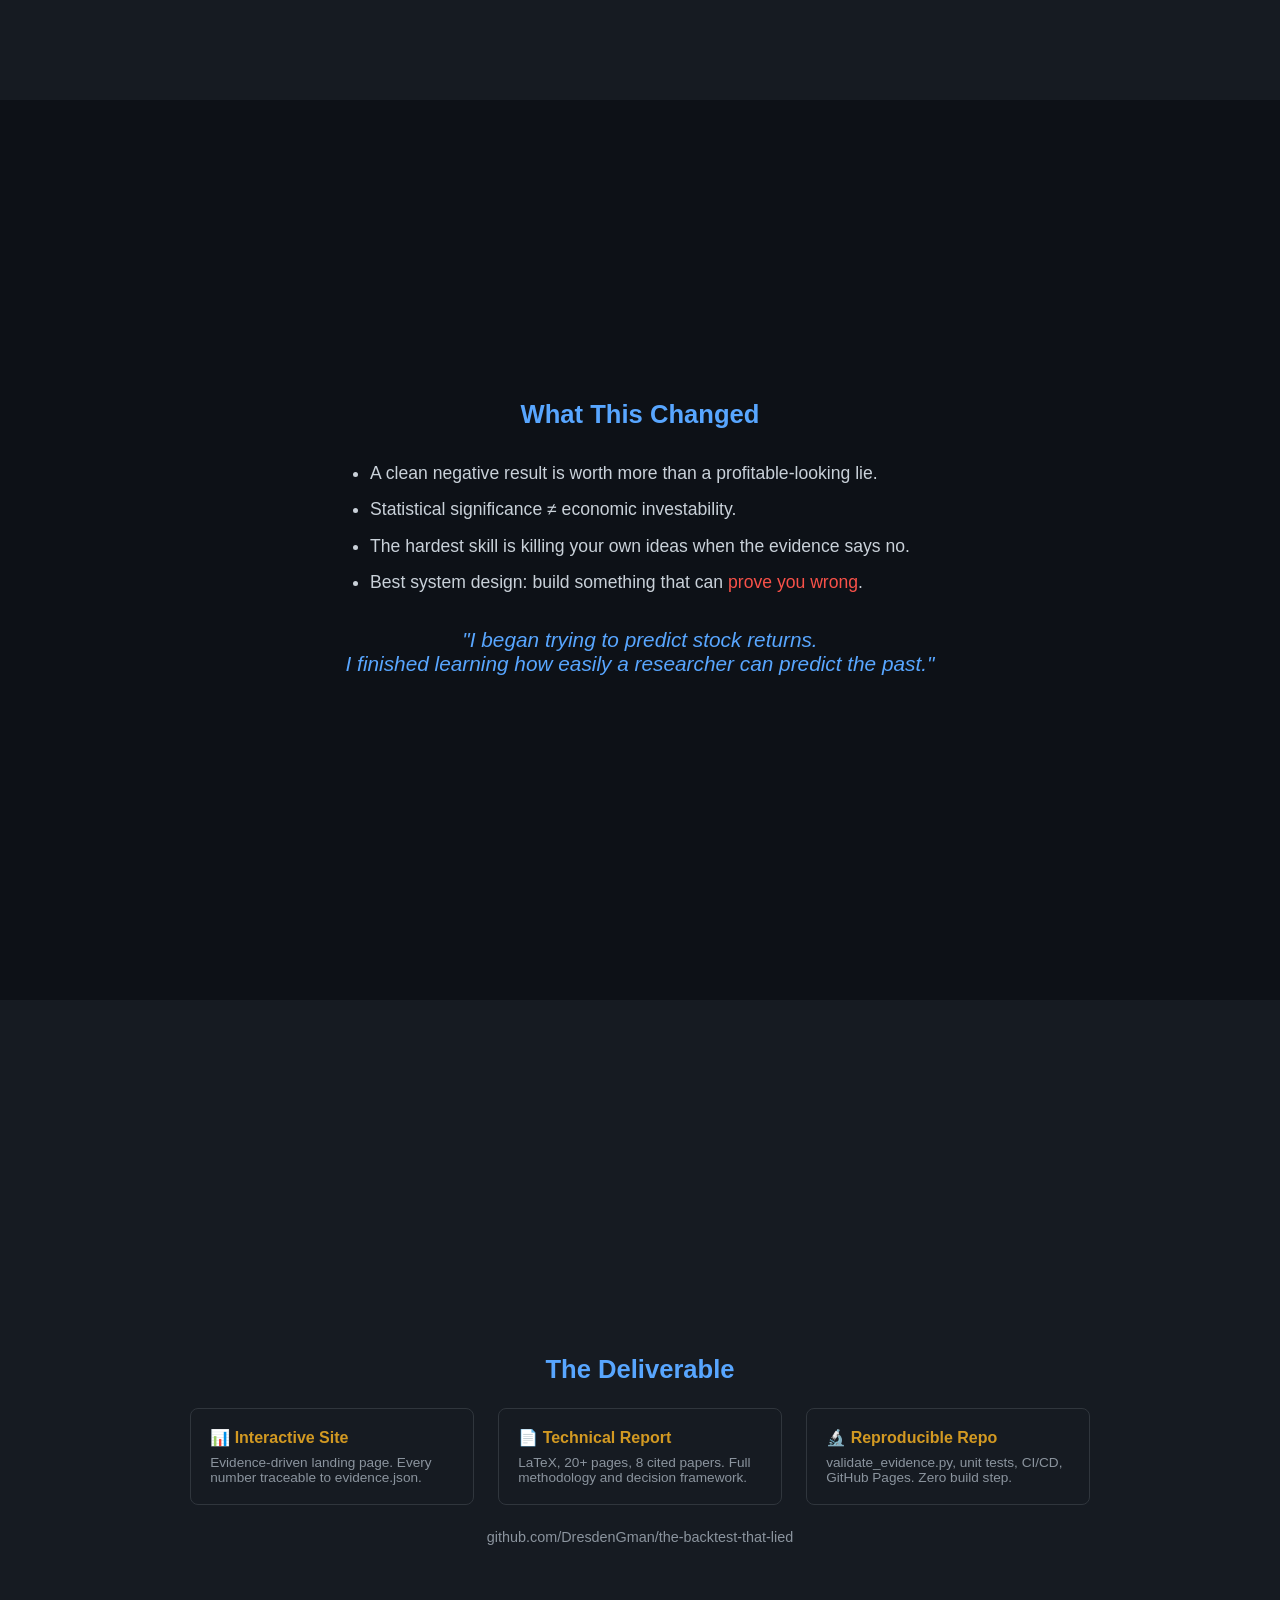
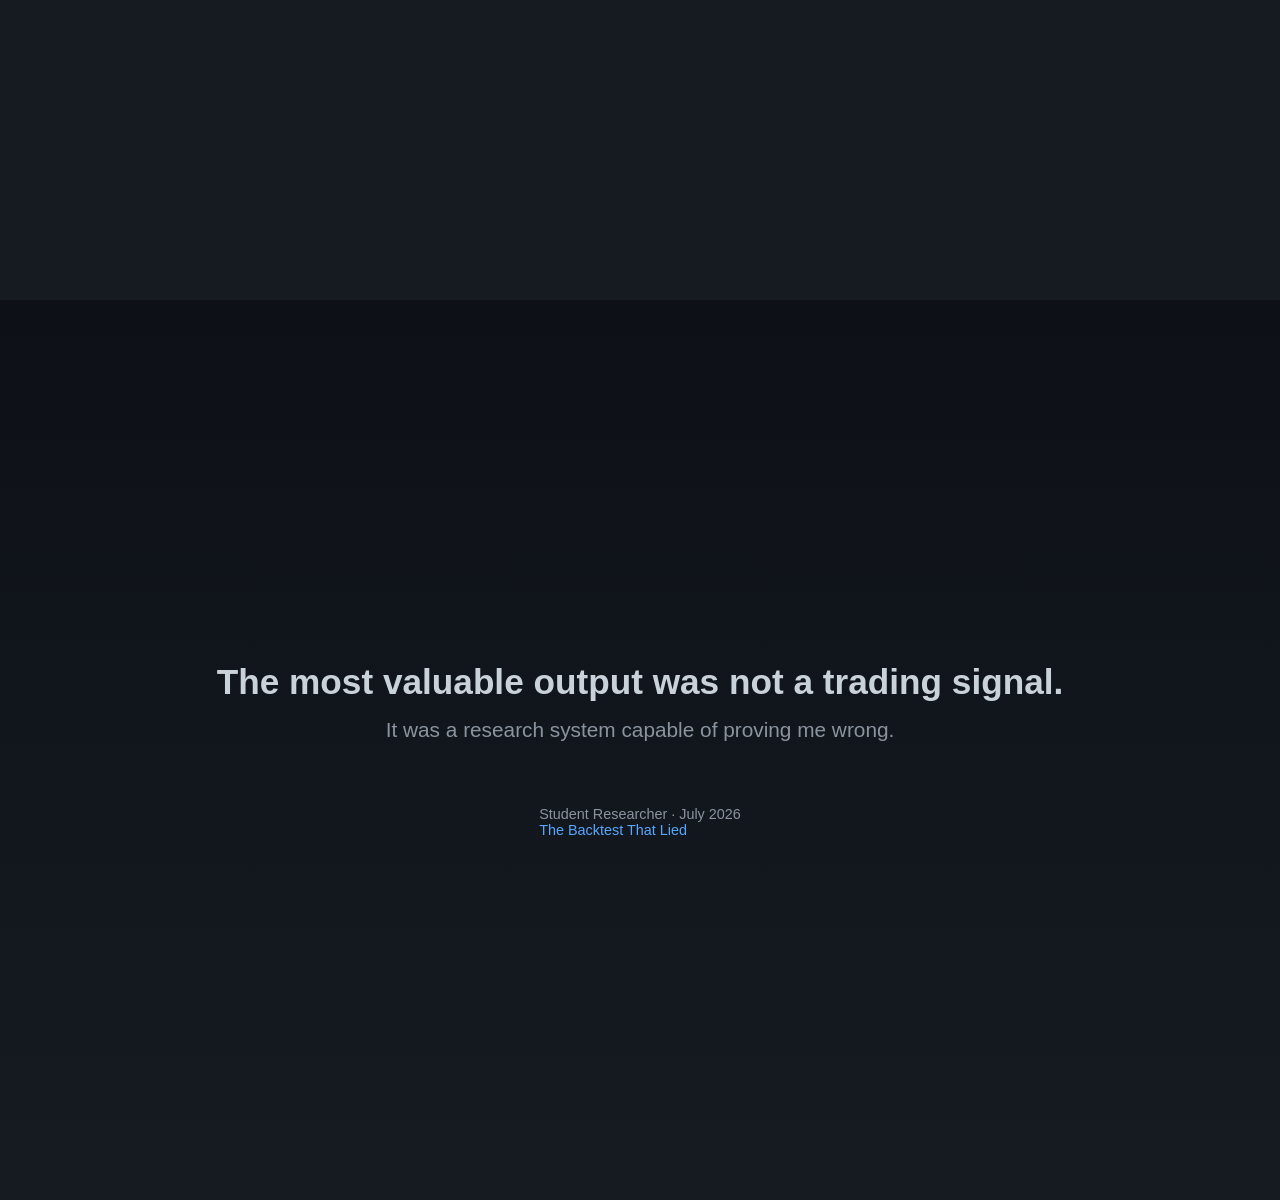
==== commit f5fd642c: "Remove all BRS/school references — personal project only" ====
--- a/slides.html
+++ b/slides.html
@@ -203,7 +203,7 @@
   <h1 class="small">The most valuable output was not a trading signal.</h1>
   <p class="subtitle" style="font-size:1.3rem;">It was a research system capable of proving me wrong.</p>
   <div style="margin-top:2rem;color:var(--muted);font-size:0.9rem;">
-    BRS Student Researcher · July 2026<br>
+    Student Researcher · July 2026<br>
     <span style="color:var(--accent);">The Backtest That Lied</span>
   </div>
   <div class="slide-num">12/12</div>
